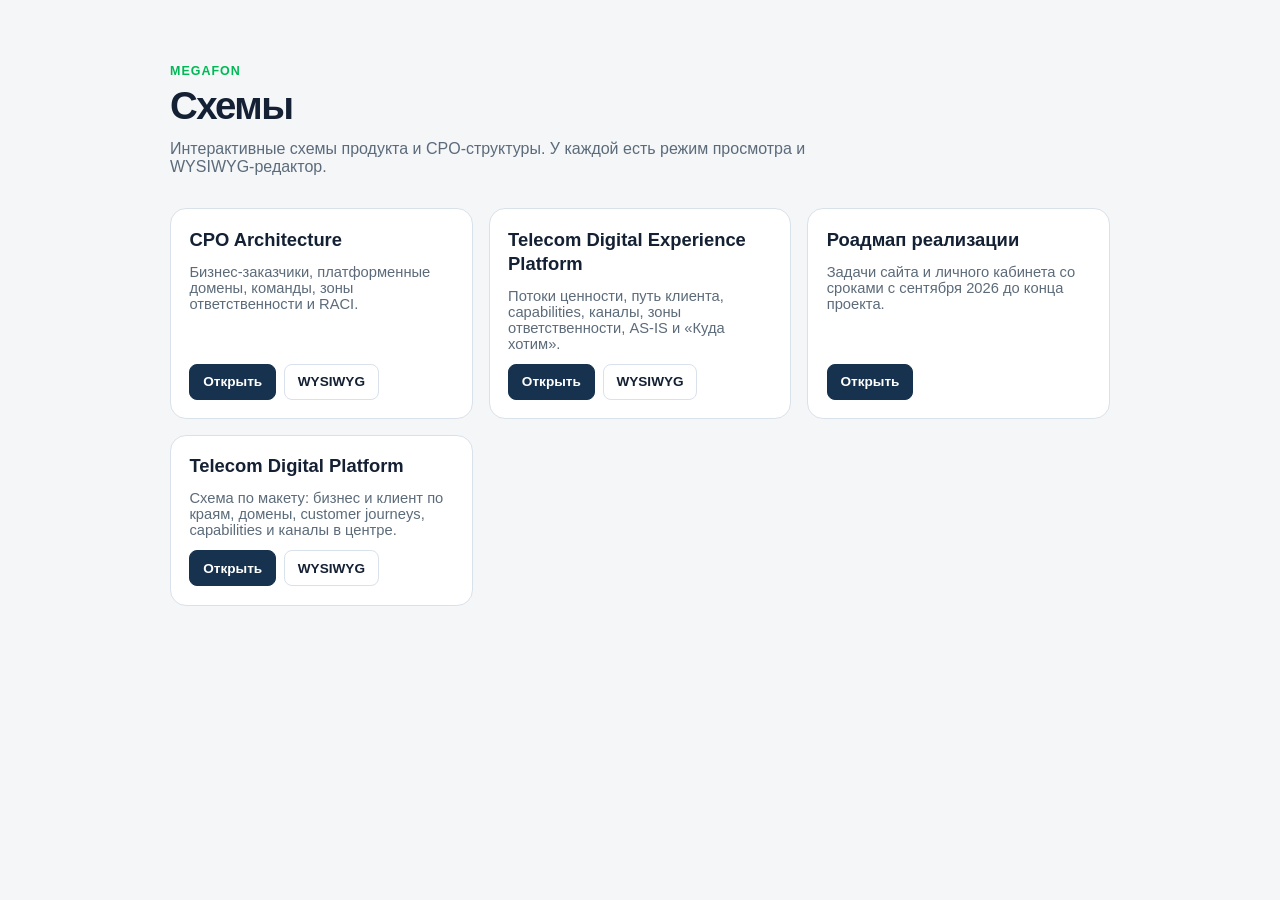
==== index.html @ 68ace282 "Add a roadmap slide for site and account tasks. Plot the given estimates from September 2026 through" ====
<!DOCTYPE html>
<html lang="ru">
<head>
  <meta charset="UTF-8">
  <meta name="viewport" content="width=device-width, initial-scale=1.0">
  <title>Схемы MegaFon</title>
  <link rel="stylesheet" href="nav.css">
</head>
<body>
  <main class="nav">
    <p class="eyebrow">MegaFon</p>
    <h1>Схемы</h1>
    <p class="lead">Интерактивные схемы продукта и CPO-структуры. У каждой есть режим просмотра и WYSIWYG-редактор.</p>
    <div class="cards">
      <article class="card">
        <h2>CPO Architecture</h2>
        <p>Бизнес-заказчики, платформенные домены, команды, зоны ответственности и RACI.</p>
        <div class="actions">
          <a class="btn primary" href="cpo/index.html">Открыть</a>
          <a class="btn" href="cpo/index.html?edit=1">WYSIWYG</a>
        </div>
      </article>
      <article class="card">
        <h2>Telecom Digital Experience Platform</h2>
        <p>Потоки ценности, путь клиента, capabilities, каналы, зоны ответственности, AS-IS и «Куда хотим».</p>
        <div class="actions">
          <a class="btn primary" href="telecom-platform/index.html">Открыть</a>
          <a class="btn" href="telecom-platform/index.html?edit=1">WYSIWYG</a>
        </div>
      </article>
      <article class="card">
        <h2>Роадмап реализации</h2>
        <p>Задачи сайта и личного кабинета со сроками с сентября 2026 до конца проекта.</p>
        <div class="actions">
          <a class="btn primary" href="roadmap/index.html">Открыть</a>
        </div>
      </article>
      <article class="card">
        <h2>Telecom Digital Platform</h2>
        <p>Схема по макету: бизнес и клиент по краям, домены, customer journeys, capabilities и каналы в центре.</p>
        <div class="actions">
          <a class="btn primary" href="platform-picture/index.html">Открыть</a>
          <a class="btn" href="platform-picture/index.html?edit=1">WYSIWYG</a>
        </div>
      </article>
    </div>
  </main>
</body>
</html>
---- nav.css ----
:root {
  --bg: #f4f6f8;
  --surface: #fff;
  --text: #142033;
  --muted: #5c6b7a;
  --line: #d9e1ea;
  --green: #00b956;
}

* { box-sizing: border-box; margin: 0; padding: 0; }

body {
  min-height: 100vh;
  font-family: -apple-system, BlinkMacSystemFont, 'Segoe UI', Roboto, sans-serif;
  background: var(--bg);
  color: var(--text);
}

.nav {
  max-width: 980px;
  margin: 0 auto;
  padding: 4rem 1.25rem 3rem;
}

.eyebrow {
  color: var(--green);
  font-size: 0.78rem;
  font-weight: 700;
  letter-spacing: 0.08em;
  text-transform: uppercase;
}

h1 {
  margin-top: 0.4rem;
  font-size: 2.4rem;
  letter-spacing: -0.04em;
}

.lead {
  max-width: 40rem;
  margin-top: 0.75rem;
  color: var(--muted);
}

.cards {
  display: grid;
  grid-template-columns: repeat(auto-fit, minmax(260px, 1fr));
  gap: 1rem;
  margin-top: 2rem;
}

.card {
  display: flex;
  flex-direction: column;
  gap: 0.75rem;
  padding: 1.15rem;
  background: var(--surface);
  border: 1px solid var(--line);
  border-radius: 16px;
}

.card h2 { font-size: 1.15rem; line-height: 1.3; }
.card p { color: var(--muted); font-size: 0.92rem; flex: 1; }

.actions { display: flex; gap: 0.5rem; }

.btn {
  display: inline-flex;
  align-items: center;
  justify-content: center;
  min-height: 2.25rem;
  padding: 0.4rem 0.8rem;
  border-radius: 8px;
  border: 1px solid var(--line);
  color: var(--text);
  text-decoration: none;
  font-size: 0.85rem;
  font-weight: 600;
}

.btn.primary {
  background: #16324f;
  border-color: #16324f;
  color: #fff;
}
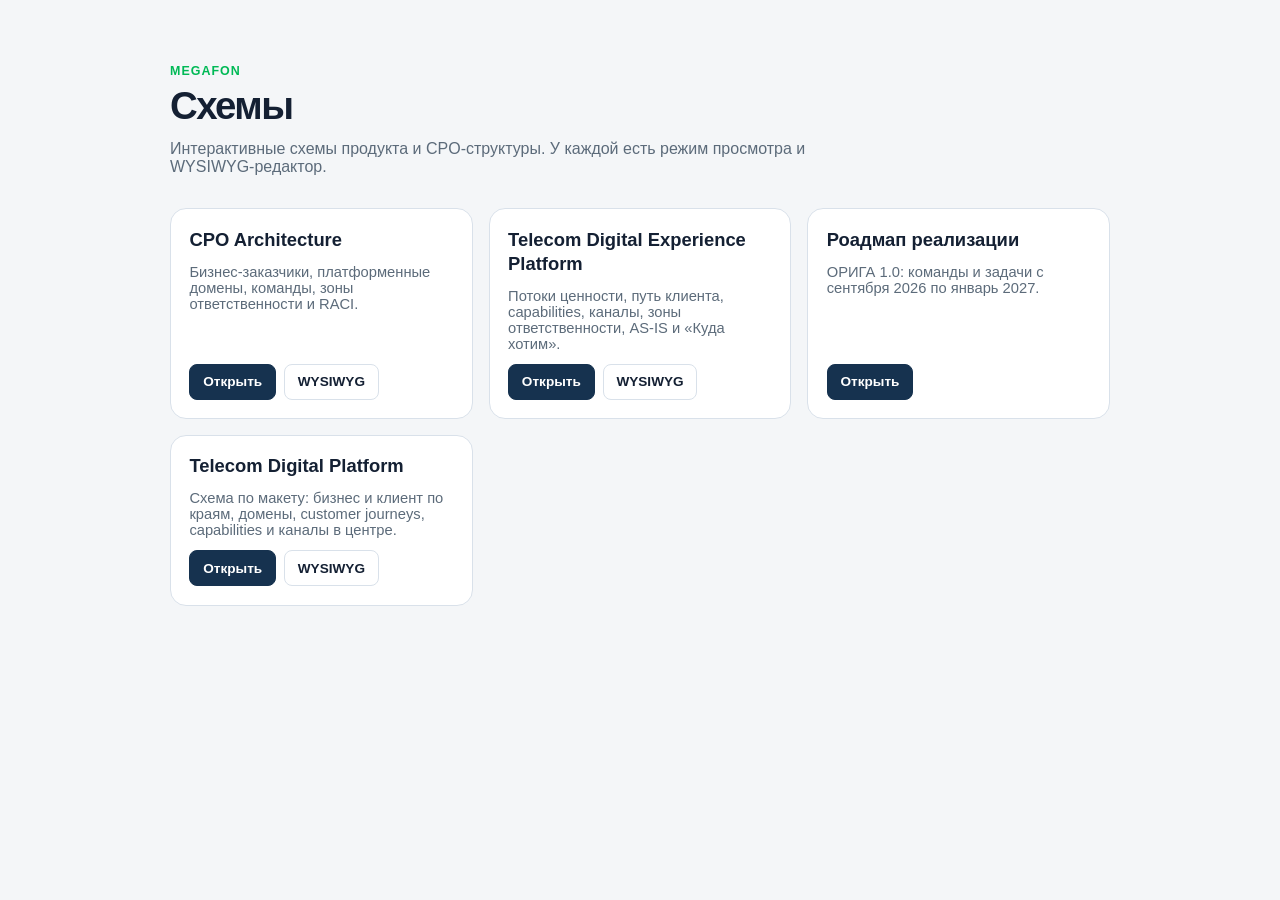
==== commit a711023f: "Rebuild the roadmap as a 16:9 Origа 1.0 Gantt slide. Plot approved dates in green, post-launch testi" ====
--- a/index.html
+++ b/index.html
@@ -30,7 +30,7 @@
       </article>
       <article class="card">
         <h2>Роадмап реализации</h2>
-        <p>Задачи сайта и личного кабинета со сроками с сентября 2026 до конца проекта.</p>
+        <p>ОРИГА 1.0: команды и задачи с сентября 2026 по январь 2027.</p>
         <div class="actions">
           <a class="btn primary" href="roadmap/index.html">Открыть</a>
         </div>
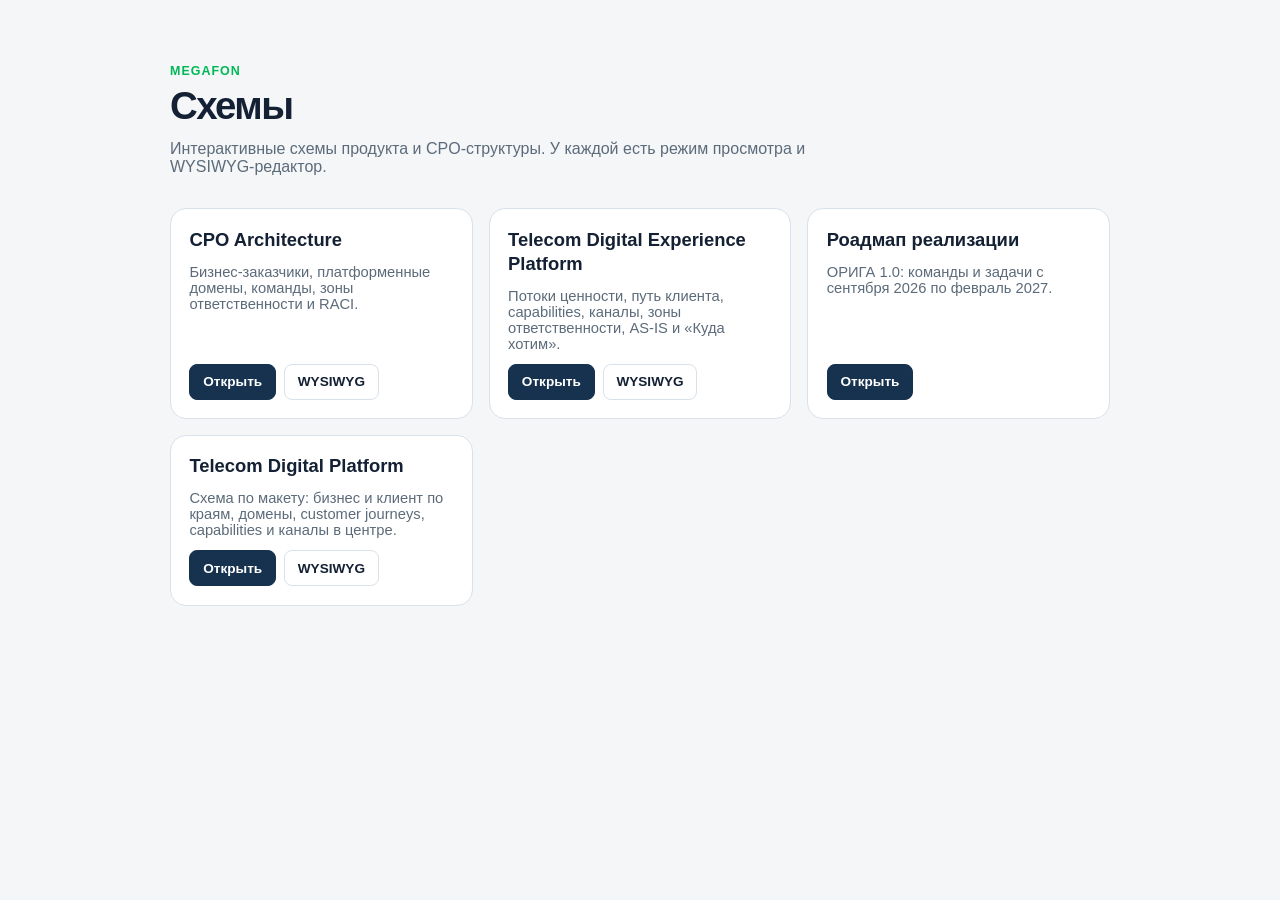
==== commit 33626065: "Rename the sales block and mark ПОК dependencies in orange. Move the LK tariff card into Core. Прода" ====
--- a/index.html
+++ b/index.html
@@ -30,7 +30,7 @@
       </article>
       <article class="card">
         <h2>Роадмап реализации</h2>
-        <p>ОРИГА 1.0: команды и задачи с сентября 2026 по январь 2027.</p>
+        <p>ОРИГА 1.0: команды и задачи с сентября 2026 по февраль 2027.</p>
         <div class="actions">
           <a class="btn primary" href="roadmap/index.html">Открыть</a>
         </div>
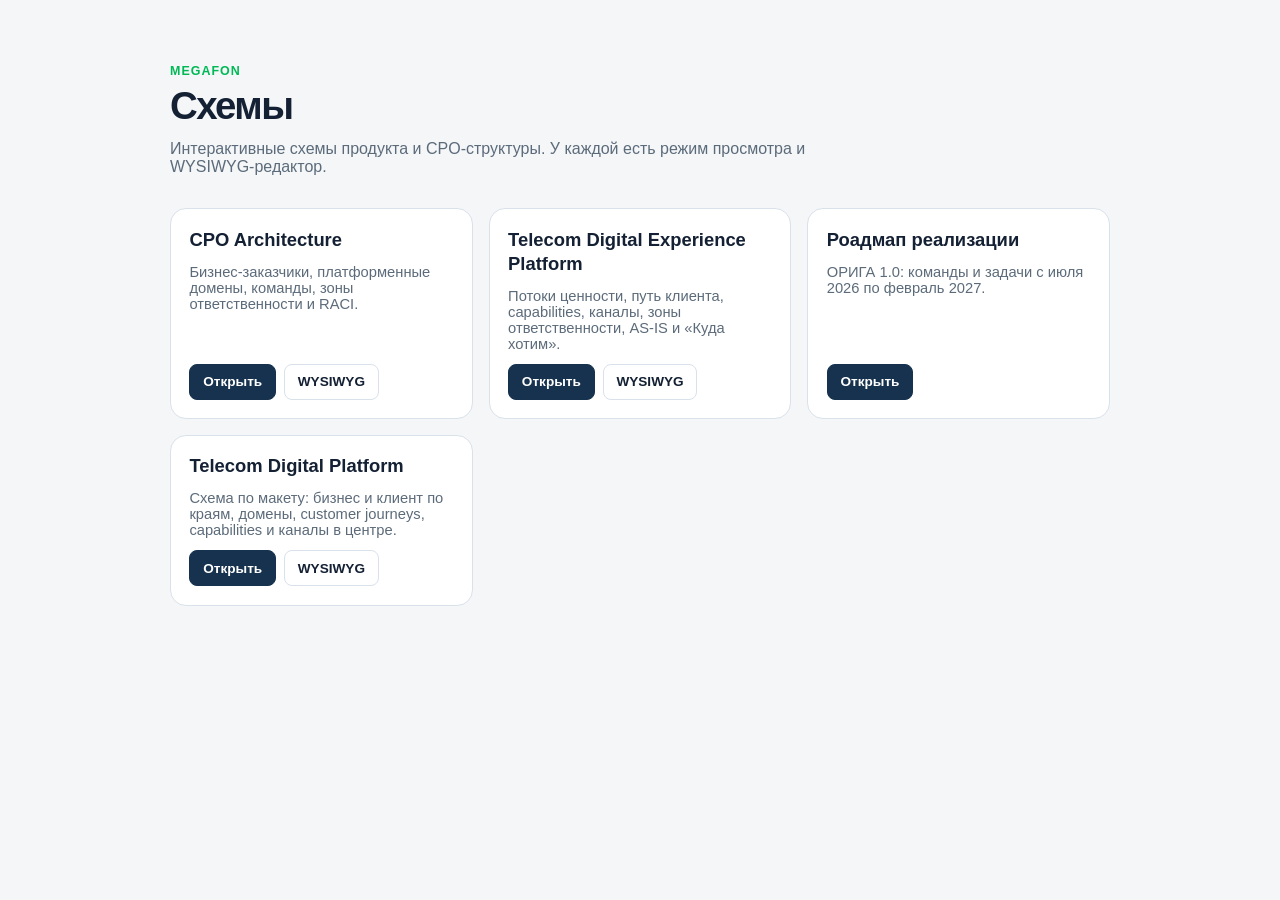
==== commit 99e6e045: "Add July and August to the roadmap timeline Co-authored-by: bbenicore <bbenicore@gmail.com>" ====
--- a/index.html
+++ b/index.html
@@ -30,7 +30,7 @@
       </article>
       <article class="card">
         <h2>Роадмап реализации</h2>
-        <p>ОРИГА 1.0: команды и задачи с сентября 2026 по февраль 2027.</p>
+        <p>ОРИГА 1.0: команды и задачи с июля 2026 по февраль 2027.</p>
         <div class="actions">
           <a class="btn primary" href="roadmap/index.html">Открыть</a>
         </div>
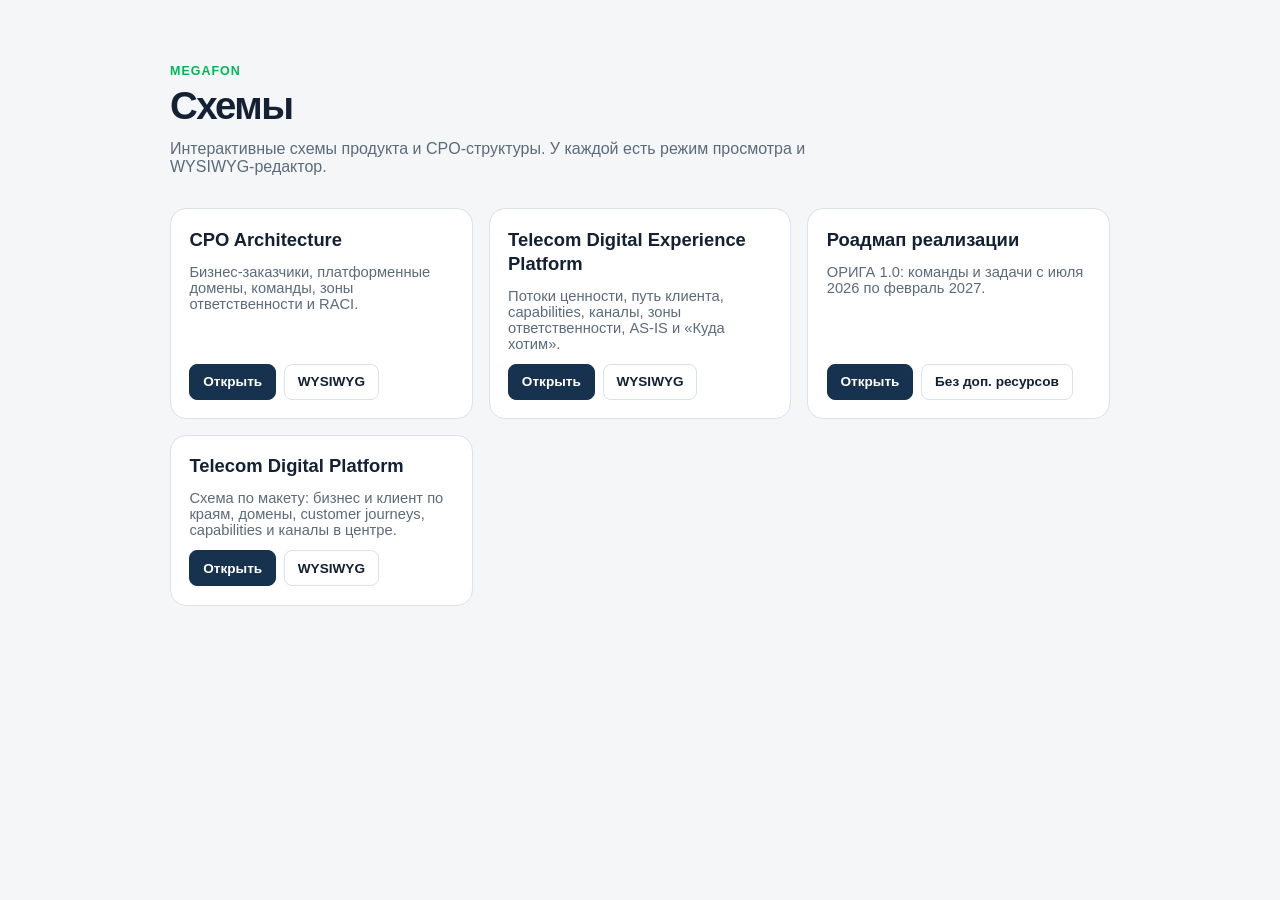
==== commit ea24540b: "Add roadmap scenario without extra resources Co-authored-by: bbenicore <bbenicore@gmail.com>" ====
--- a/index.html
+++ b/index.html
@@ -33,6 +33,7 @@
         <p>ОРИГА 1.0: команды и задачи с июля 2026 по февраль 2027.</p>
         <div class="actions">
           <a class="btn primary" href="roadmap/index.html">Открыть</a>
+          <a class="btn" href="roadmap-no-extra-resources/index.html">Без доп. ресурсов</a>
         </div>
       </article>
       <article class="card">
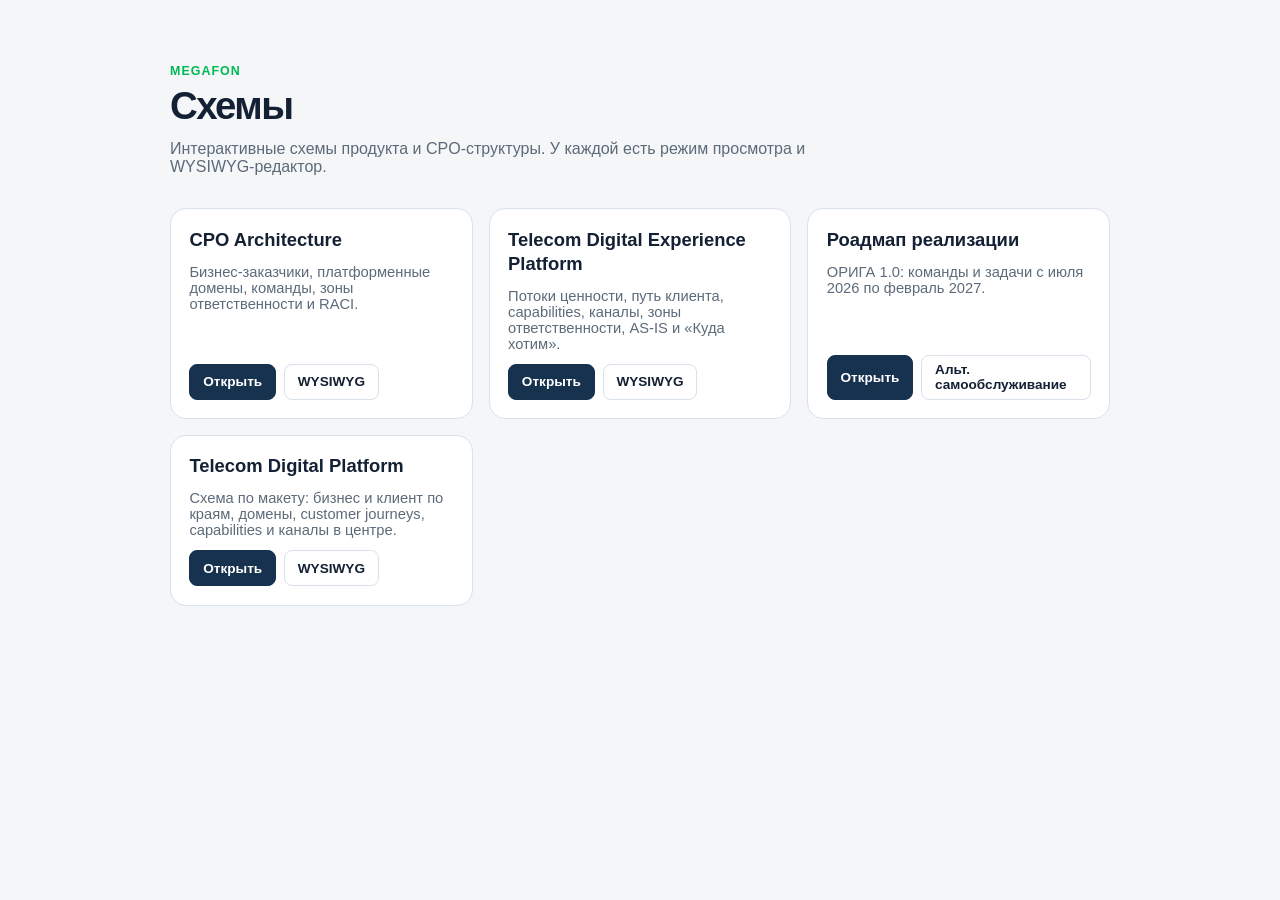
==== commit c20452fa: "Add alternate self-service roadmap page Co-authored-by: bbenicore <bbenicore@gmail.com>" ====
--- a/index.html
+++ b/index.html
@@ -33,7 +33,7 @@
         <p>ОРИГА 1.0: команды и задачи с июля 2026 по февраль 2027.</p>
         <div class="actions">
           <a class="btn primary" href="roadmap/index.html">Открыть</a>
-          <a class="btn" href="roadmap-no-extra-resources/index.html">Без доп. ресурсов</a>
+          <a class="btn" href="roadmap-selfservice-alt/index.html">Альт. самообслуживание</a>
         </div>
       </article>
       <article class="card">
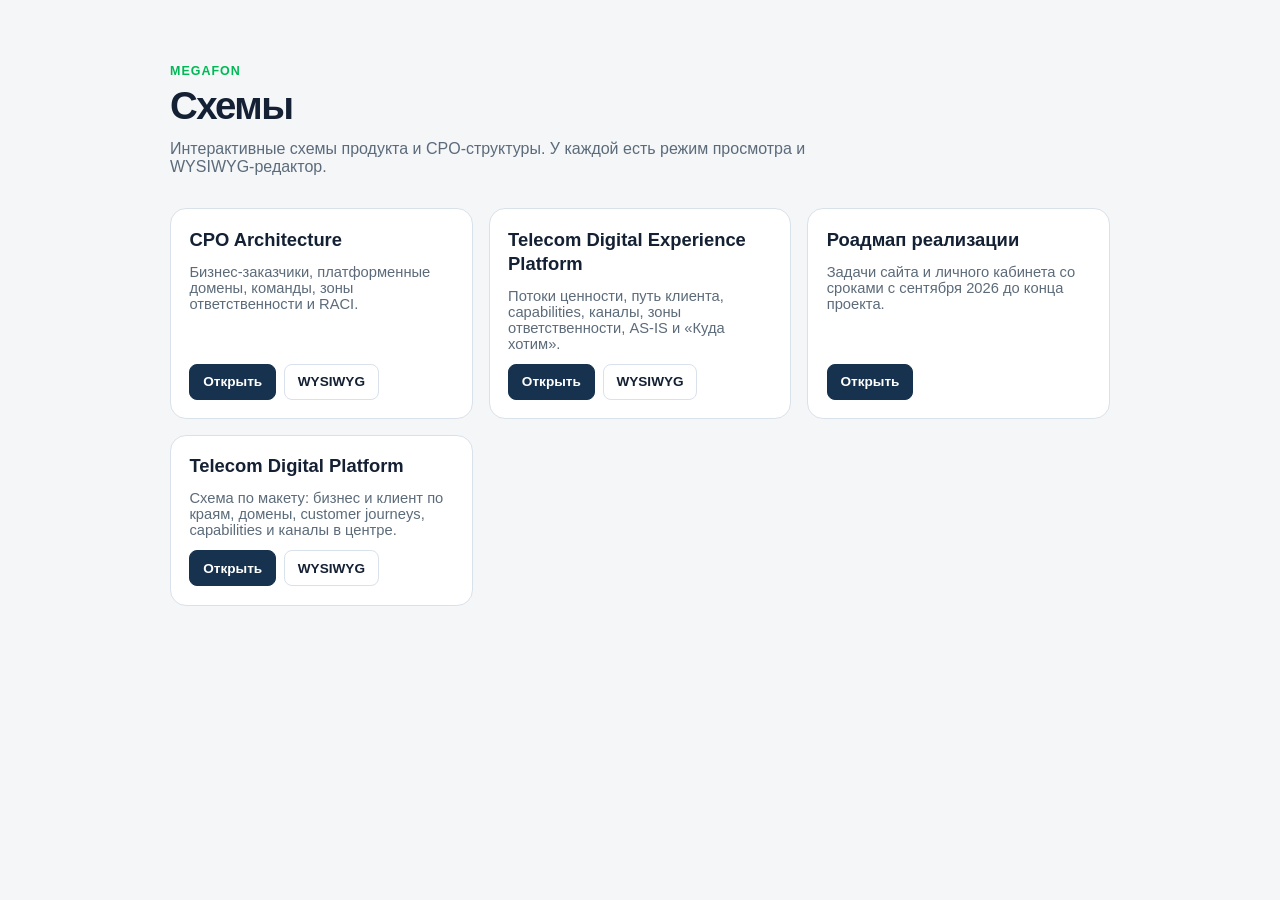
==== commit f91d832a: "Merge main before publishing team highlights Co-authored-by: bbenicore <bbenicore@gmail.com>" ====
--- a/index.html
+++ b/index.html
@@ -30,10 +30,9 @@
       </article>
       <article class="card">
         <h2>Роадмап реализации</h2>
-        <p>ОРИГА 1.0: команды и задачи с июля 2026 по февраль 2027.</p>
+        <p>Задачи сайта и личного кабинета со сроками с сентября 2026 до конца проекта.</p>
         <div class="actions">
           <a class="btn primary" href="roadmap/index.html">Открыть</a>
-          <a class="btn" href="roadmap-selfservice-alt/index.html">Альт. самообслуживание</a>
         </div>
       </article>
       <article class="card">
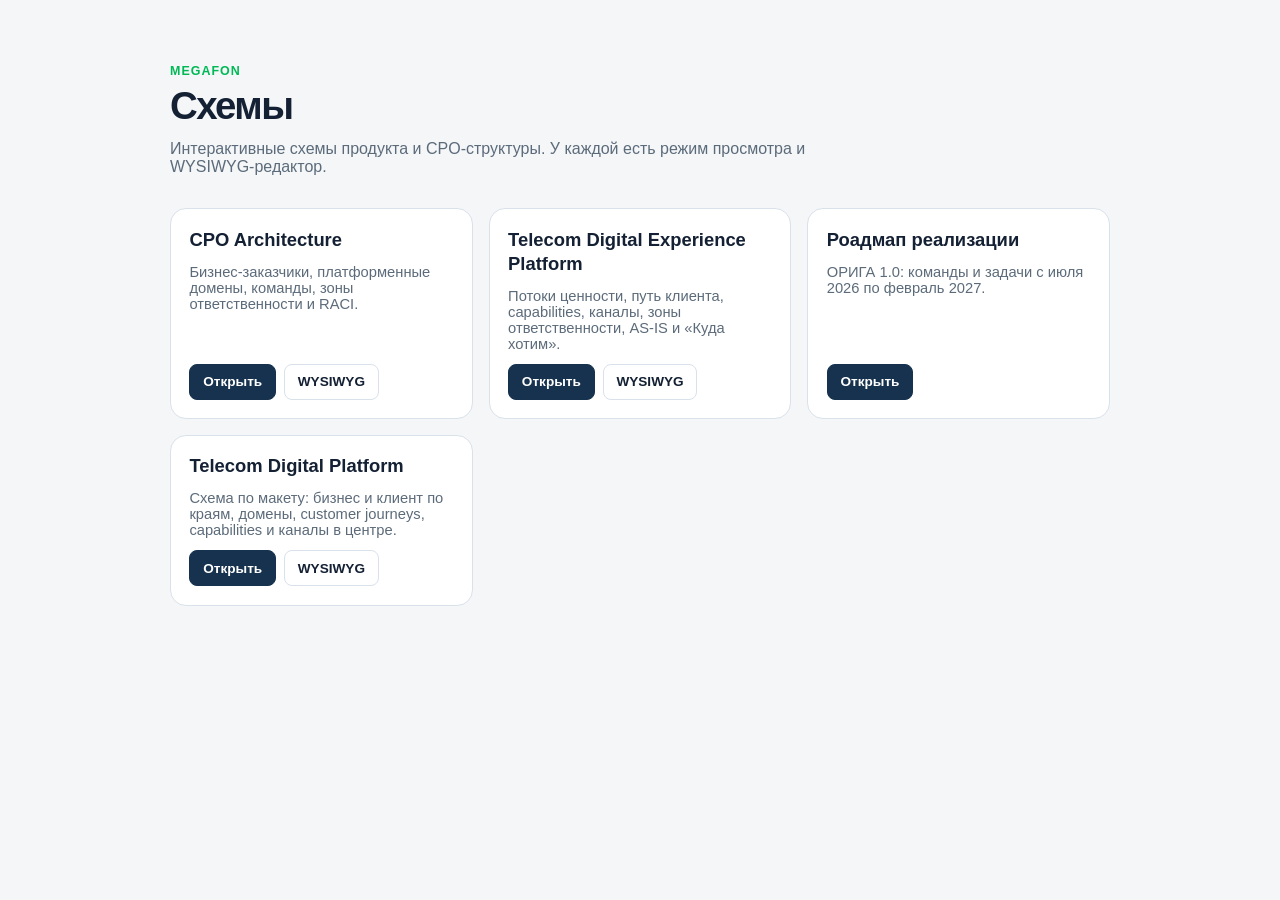
==== commit 26f98f87: "Merge 7938621bc3453790f7e5f36cf3ea43e13d1e61e6 into f91d832a61bd36aff3bc9351980695f4e7141e3d" ====
--- a/index.html
+++ b/index.html
@@ -30,7 +30,7 @@
       </article>
       <article class="card">
         <h2>Роадмап реализации</h2>
-        <p>Задачи сайта и личного кабинета со сроками с сентября 2026 до конца проекта.</p>
+        <p>ОРИГА 1.0: команды и задачи с июля 2026 по февраль 2027.</p>
         <div class="actions">
           <a class="btn primary" href="roadmap/index.html">Открыть</a>
         </div>
